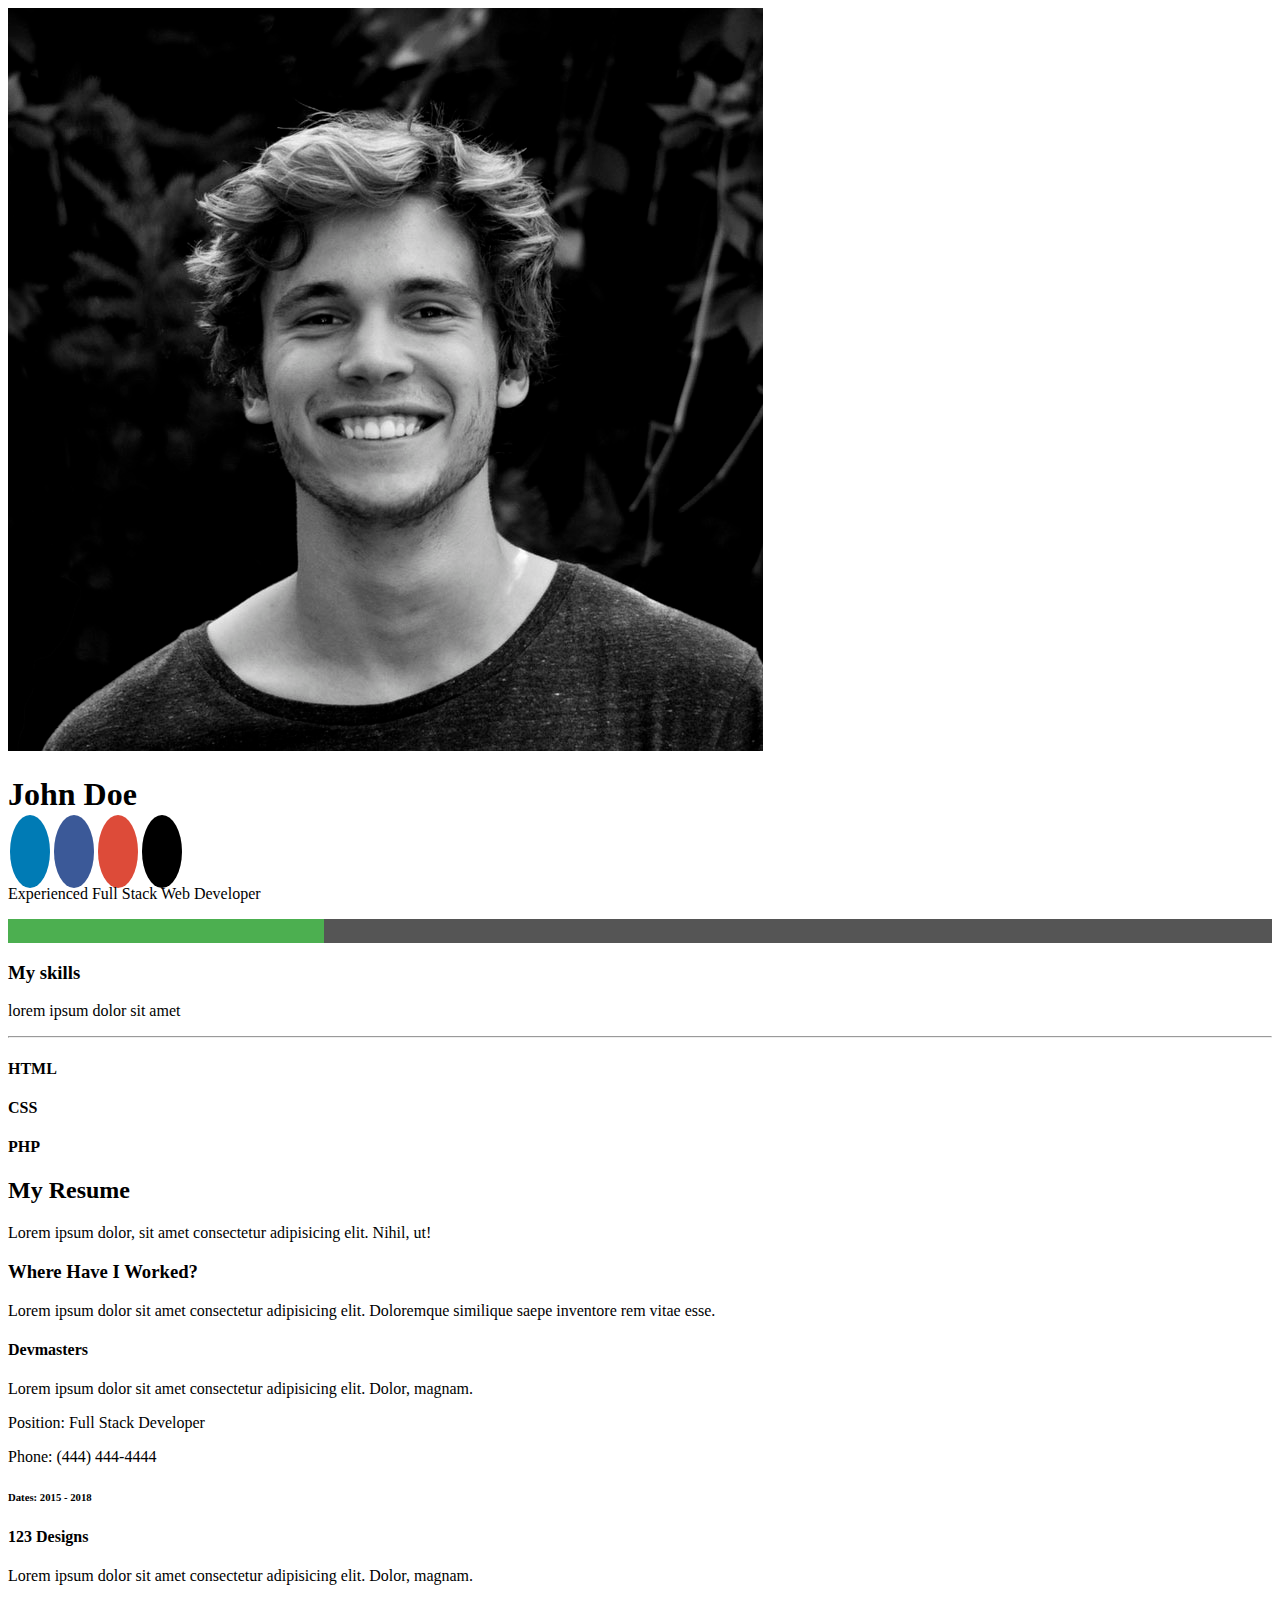
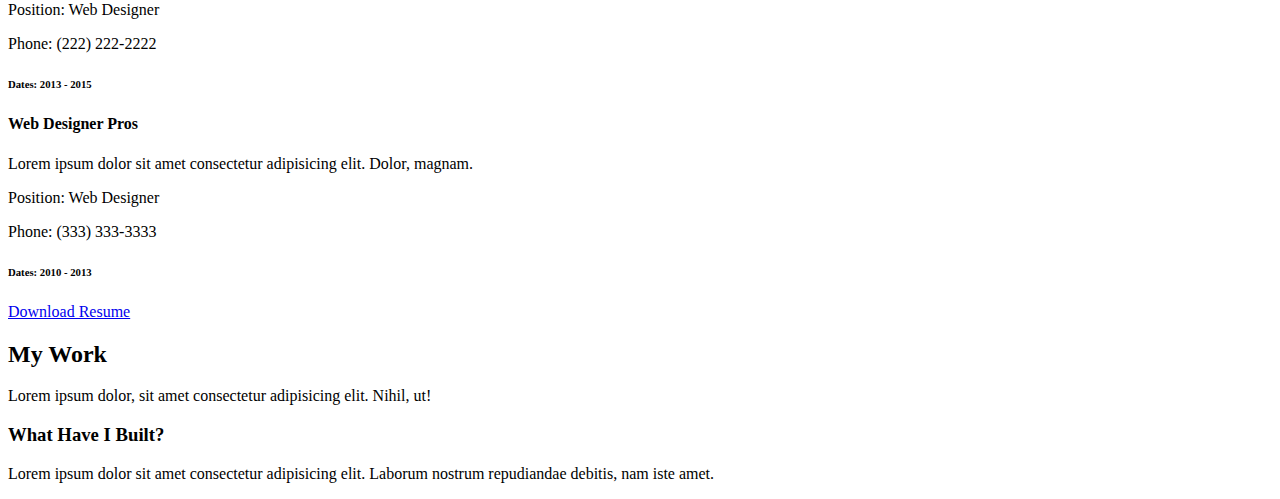
==== portfolio/index.html @ 20bcd256 "lisatud töökirjeldus" ====
<!DOCTYPE html>
<html>
    <head>
        <meta charset="utf-8">
        <title>portfolio</title>
        <meta name="viewport" content="width=device-width, initial-scale=1, shrink-to-fit=no">
        <!-- Font Awesome CSS -->
        <link rel="stylesheet" href="https://use.fontawesome.com/releases/v5.5.0/css/all.css" integrity="sha384-B4dIYHKNBt8Bc12p+WXckhzcICo0wtJAoU8YZTY5qE0Id1GSseTk6S+L3BlXeVIU" crossorigin="anonymous">
        <!-- Bootstrap CSS -->
        <link rel="stylesheet" href="https://stackpath.bootstrapcdn.com/bootstrap/4.1.3/css/bootstrap.min.css" integrity="sha384-MCw98/SFnGE8fJT3GXwEOngsV7Zt27NXFoaoApmYm81iuXoPkFOJwJ8ERdknLPMO" crossorigin="anonymous">
        <link rel="stylesheet" type="text/css" href="css/style.css">
    </head>
    <body>
        <div class="container">

            <div class="row">
                <img src="img/person1.jpg" alt="pic">
            </div>
            <div class="row">
                <div class="col-6">
                <h1>John Doe</h1>
                </div>
                <div class="col-6">
                <a href="#"><i class="fa fa-linkedin"></i></a>
                <a href="#"><i class="fa fa-facebook"></i></a>
                <a href="#"><i class="fa fa-google"></i></a>
                <a href="#"><i class="fa fa-github"></i></a>
                </div>
            </div>
            <div class="row">
                <p>Experienced Full Stack Web Developer</p>
            </div>
            <div class="row">
                <div class="icon-bar">
                    <a class="active" href="#"><i class="glyphicon glyphicon-home"></i></a>
                    <a href="#"><i class="glyphicon glyphicon-folder-open"></i></a>
                    <a href="#"><i class="glyphicon glyphicon-lock"></i></a>
                    <a href="#"><i class="glyphicon glyphicon-envelope"></i></a>
                </div>
            </div>
            <div class="row">
                <h3>My skills</h3>
                <p>lorem ipsum dolor sit amet</p>

                <hr>

                <h4>HTML</h4>
                <div class="progress">
                    <div class="progress-bar progress-bar-success" role="progressbar" aria-valuenow="100" aria-valuemin="0" aria-valuemax="100" style="width:100%">
                    </div>
                </div>
                <h4>CSS</h4>
                <div class="progress">
                    <div class="progress-bar progress-bar-success" role="progressbar" aria-valuenow="90" aria-valuemin="0" aria-valuemax="100" style="width:90%">
                    </div>
                </div>
                <h4>PHP</h4>
                <div class="progress">
                    <div class="progress-bar progress-bar-success" role="progressbar" aria-valuenow="50" aria-valuemin="0" aria-valuemax="100" style="width:50%">
                    </div>
                </div>
            </div>

            <!-- resume page -->
            <!-- RESUME -->
            <div id="resume" class="collapse">
                <div class="card card-body bg-success text-white py-5">
                    <h2>My Resume</h2>
                    <p class="lead">Lorem ipsum dolor, sit amet consectetur adipisicing elit. Nihil, ut!</p>
                </div>
                <div class="card card-body py-5">
                    <h3>Where Have I Worked?</h3>
                    <p>Lorem ipsum dolor sit amet consectetur adipisicing elit. Doloremque similique saepe inventore rem vitae esse.</p>
                    <div class="card-deck">
                        <div class="card">
                            <div class="card-body">
                                <h4 class="card-title">Devmasters</h4>
                                <p class="card-text">Lorem ipsum dolor sit amet consectetur adipisicing elit. Dolor, magnam.</p>
                                <p class="p-2 mb-3 bg-dark text-white">
                                    Position: Full Stack Developer
                                </p>
                                <p class="p-2 mb-3 bg-dark text-white">
                                    Phone: (444) 444-4444
                                </p>
                            </div>
                            <div class="card-footer">
                                <h6 class="text-muted">Dates: 2015 - 2018</h6>
                            </div>
                        </div>
                        <div class="card">
                            <div class="card-body">
                                <h4 class="card-title">123 Designs</h4>
                                <p class="card-text">Lorem ipsum dolor sit amet consectetur adipisicing elit. Dolor, magnam.</p>
                                <p class="p-2 mb-3 bg-dark text-white">
                                    Position: Web Designer
                                </p>
                                <p class="p-2 mb-3 bg-dark text-white">
                                    Phone: (222) 222-2222
                                </p>
                            </div>
                            <div class="card-footer">
                                <h6 class="text-muted">Dates: 2013 - 2015</h6>
                            </div>
                        </div>
                        <div class="card">
                            <div class="card-body">
                                <h4 class="card-title">Web Designer Pros</h4>
                                <p class="card-text">Lorem ipsum dolor sit amet consectetur adipisicing elit. Dolor, magnam.</p>
                                <p class="p-2 mb-3 bg-dark text-white">
                                    Position: Web Designer
                                </p>
                                <p class="p-2 mb-3 bg-dark text-white">
                                    Phone: (333) 333-3333
                                </p>
                            </div>
                            <div class="card-footer">
                                <h6 class="text-muted">Dates: 2010 - 2013</h6>
                            </div>
                        </div>
                    </div>
                </div>
            </div>

            <footer id="main-footer" class="p-5 bg-dark text-white">
                <div class="row">
                    <div class="col-md-6">
                        <a href="#" class="btn btn-outline-light">
                            <i class="fas fa-cloud"></i> Download Resume
                        </a>
                    </div>
                </div>
            </footer>
            <!-- work page -->
            <!-- WORK -->
            <div id="work" class="collapse">
                <div class="card card-body bg-warning text-white py-5">
                    <h2>My Work</h2>
                    <p class="lead">Lorem ipsum dolor, sit amet consectetur adipisicing elit. Nihil, ut!</p>
                </div>
                <div class="card card-body py-5">
                    <h3>What Have I Built?</h3>
                    <p>Lorem ipsum dolor sit amet consectetur adipisicing elit. Laborum nostrum repudiandae debitis, nam iste amet.</p>
                </div>
            </div>
        </div>

        <!-- Optional JavaScript -->
        <!-- jQuery first, then Popper.js, then Bootstrap JS -->
        <script src="https://code.jquery.com/jquery-3.3.1.min.js" integrity="sha256-FgpCb/KJQlLNfOu91ta32o/NMZxltwRo8QtmkMRdAu8=" crossorigin="anonymous"></script>
        <script src="https://cdnjs.cloudflare.com/ajax/libs/popper.js/1.14.3/umd/popper.min.js" integrity="sha384-ZMP7rVo3mIykV+2+9J3UJ46jBk0WLaUAdn689aCwoqbBJiSnjAK/l8WvCWPIPm49" crossorigin="anonymous"></script>
        <script src="https://stackpath.bootstrapcdn.com/bootstrap/4.1.3/js/bootstrap.min.js" integrity="sha384-ChfqqxuZUCnJSK3+MXmPNIyE6ZbWh2IMqE241rYiqJxyMiZ6OW/JmZQ5stwEULTy" crossorigin="anonymous"></script>
        <script>
            $('.port-item').click(function () {
                $('.collapse').collapse('hide');
            });
        </script>
    </body>
</html>
---- portfolio/css/style.css ----
.icon-bar {
    width: 100%; /* Full-width */
    background-color: #555; /* Dark-grey background */
    overflow: auto; /* Overflow due to float */
}

.icon-bar a {
    float: left; /* Float links side by side */
    text-align: center; /* Center-align text */
    width: 25%; /* Equal width (5 icons with 20% width each = 100%) */
    padding: 12px 0; /* Some top and bottom padding */
    transition: all 0.3s ease; /* Add transition for hover effects */
    color: white; /* White text color */
    font-size: 36px; /* Increased font size */
}

.icon-bar a:hover {
    background-color: #000; /* Add a hover color */
}

.active {
    background-color: #4CAF50; /* Add an active/current color */
}

.fa:hover {
    opacity: 0.7;
}

.fa {
    padding: 20px;
    font-size: 30px;
    width: 30px;
    text-align: center;
    text-decoration: none;
    margin: 5px 2px;
    border-radius: 50%;
}

.fa-facebook {
    background: #3B5998;
    color: white;
}

.fa-google {
    background: #dd4b39;
    color: white;
}

.fa-linkedin {
    background: #007bb5;
    color: white;
}

.fa-github {
    background: #000;
    color: white;
}

#main-header img {
    width: 100%;
    height: 100%;
}
.bg-black {
    color: #fff;
    background: #000;
}
#main-header .port-item {
    width: 30%;
}
#main-header .port-item:hover {
    opacity: 0.8;
    cursor: pointer;
}
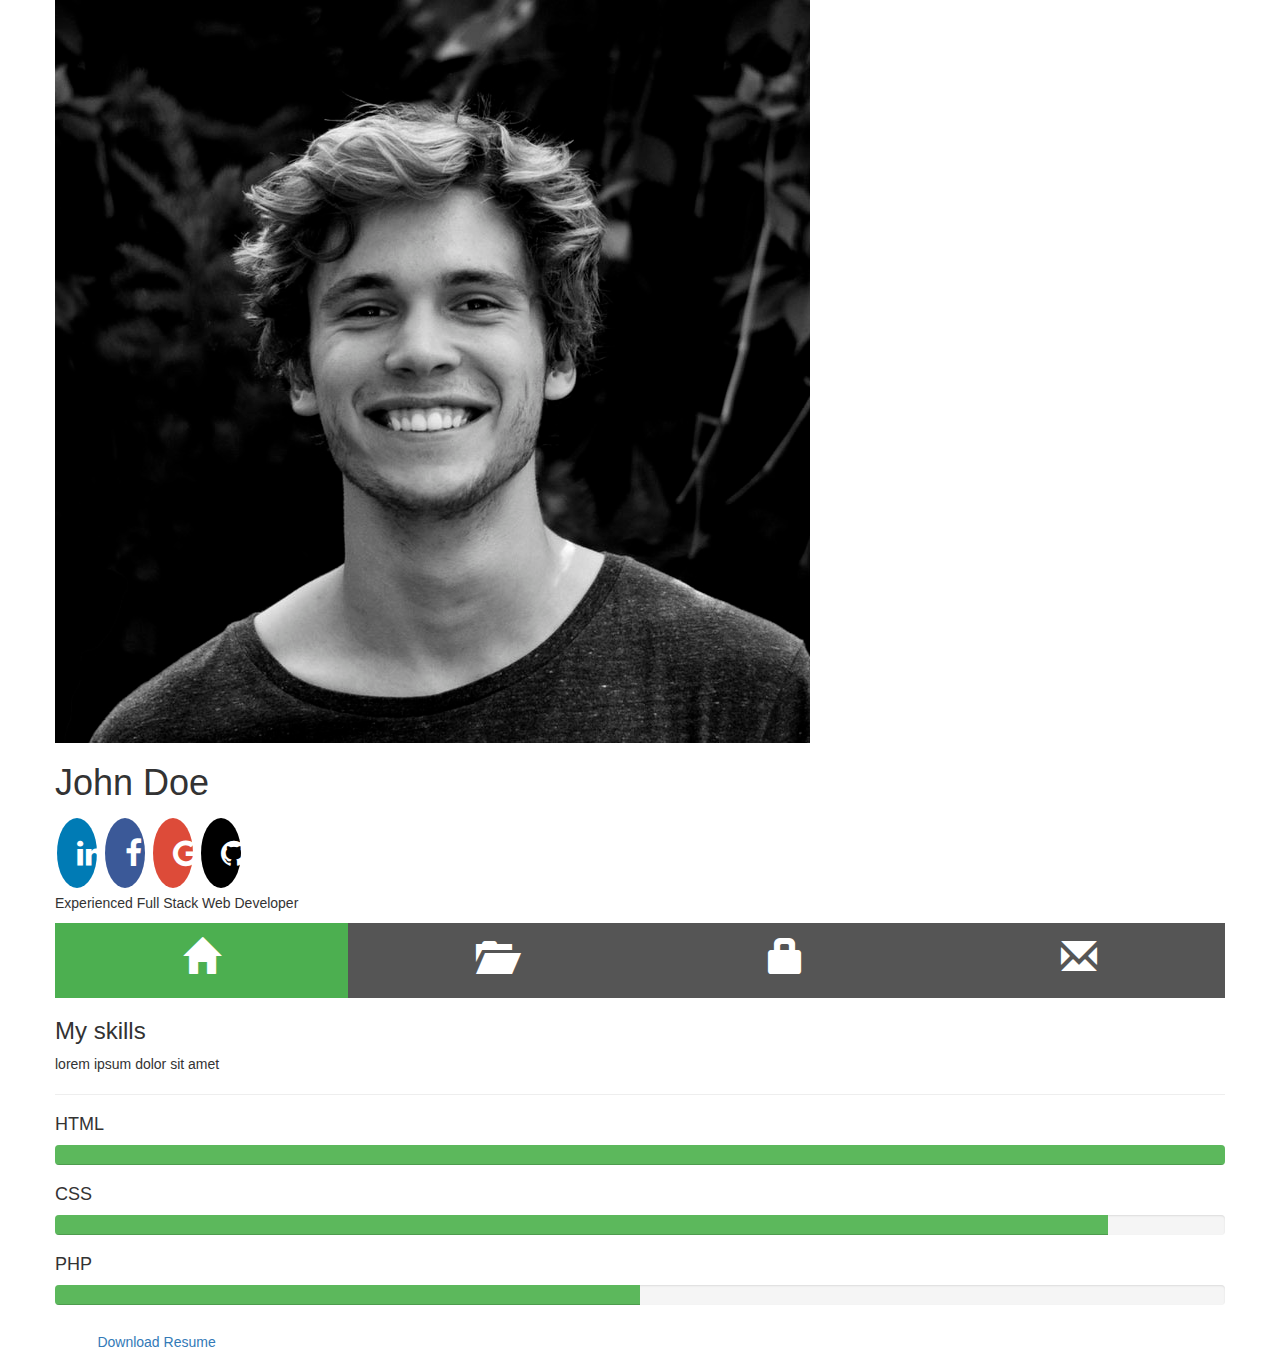
==== commit 04e727e5: "head tagasi muudetud" ====
--- a/portfolio/index.html
+++ b/portfolio/index.html
@@ -3,12 +3,11 @@
     <head>
         <meta charset="utf-8">
         <title>portfolio</title>
-        <meta name="viewport" content="width=device-width, initial-scale=1, shrink-to-fit=no">
-        <!-- Font Awesome CSS -->
-        <link rel="stylesheet" href="https://use.fontawesome.com/releases/v5.5.0/css/all.css" integrity="sha384-B4dIYHKNBt8Bc12p+WXckhzcICo0wtJAoU8YZTY5qE0Id1GSseTk6S+L3BlXeVIU" crossorigin="anonymous">
-        <!-- Bootstrap CSS -->
-        <link rel="stylesheet" href="https://stackpath.bootstrapcdn.com/bootstrap/4.1.3/css/bootstrap.min.css" integrity="sha384-MCw98/SFnGE8fJT3GXwEOngsV7Zt27NXFoaoApmYm81iuXoPkFOJwJ8ERdknLPMO" crossorigin="anonymous">
-        <link rel="stylesheet" type="text/css" href="css/style.css">
+        <meta name="viewport" content="width=device-width, initial-scale=1">
+        <link rel="stylesheet" href="https://cdnjs.cloudflare.com/ajax/libs/font-awesome/4.7.0/css/font-awesome.min.css">
+        <link rel="stylesheet" href="https://maxcdn.bootstrapcdn.com/bootstrap/3.3.7/css/bootstrap.min.css" integrity="sha384-BVYiiSIFeK1dGmJRAkycuHAHRg32OmUcww7on3RYdg4Va+PmSTsz/K68vbdEjh4u" crossorigin="anonymous">
+        <script src="https://ajax.googleapis.com/ajax/libs/jquery/3.3.1/jquery.min.js"></script>
+        <script src="https://maxcdn.bootstrapcdn.com/bootstrap/3.3.7/js/bootstrap.min.js"></script><link rel="stylesheet" type="text/css" href="css/style.css">
     </head>
     <body>
         <div class="container">
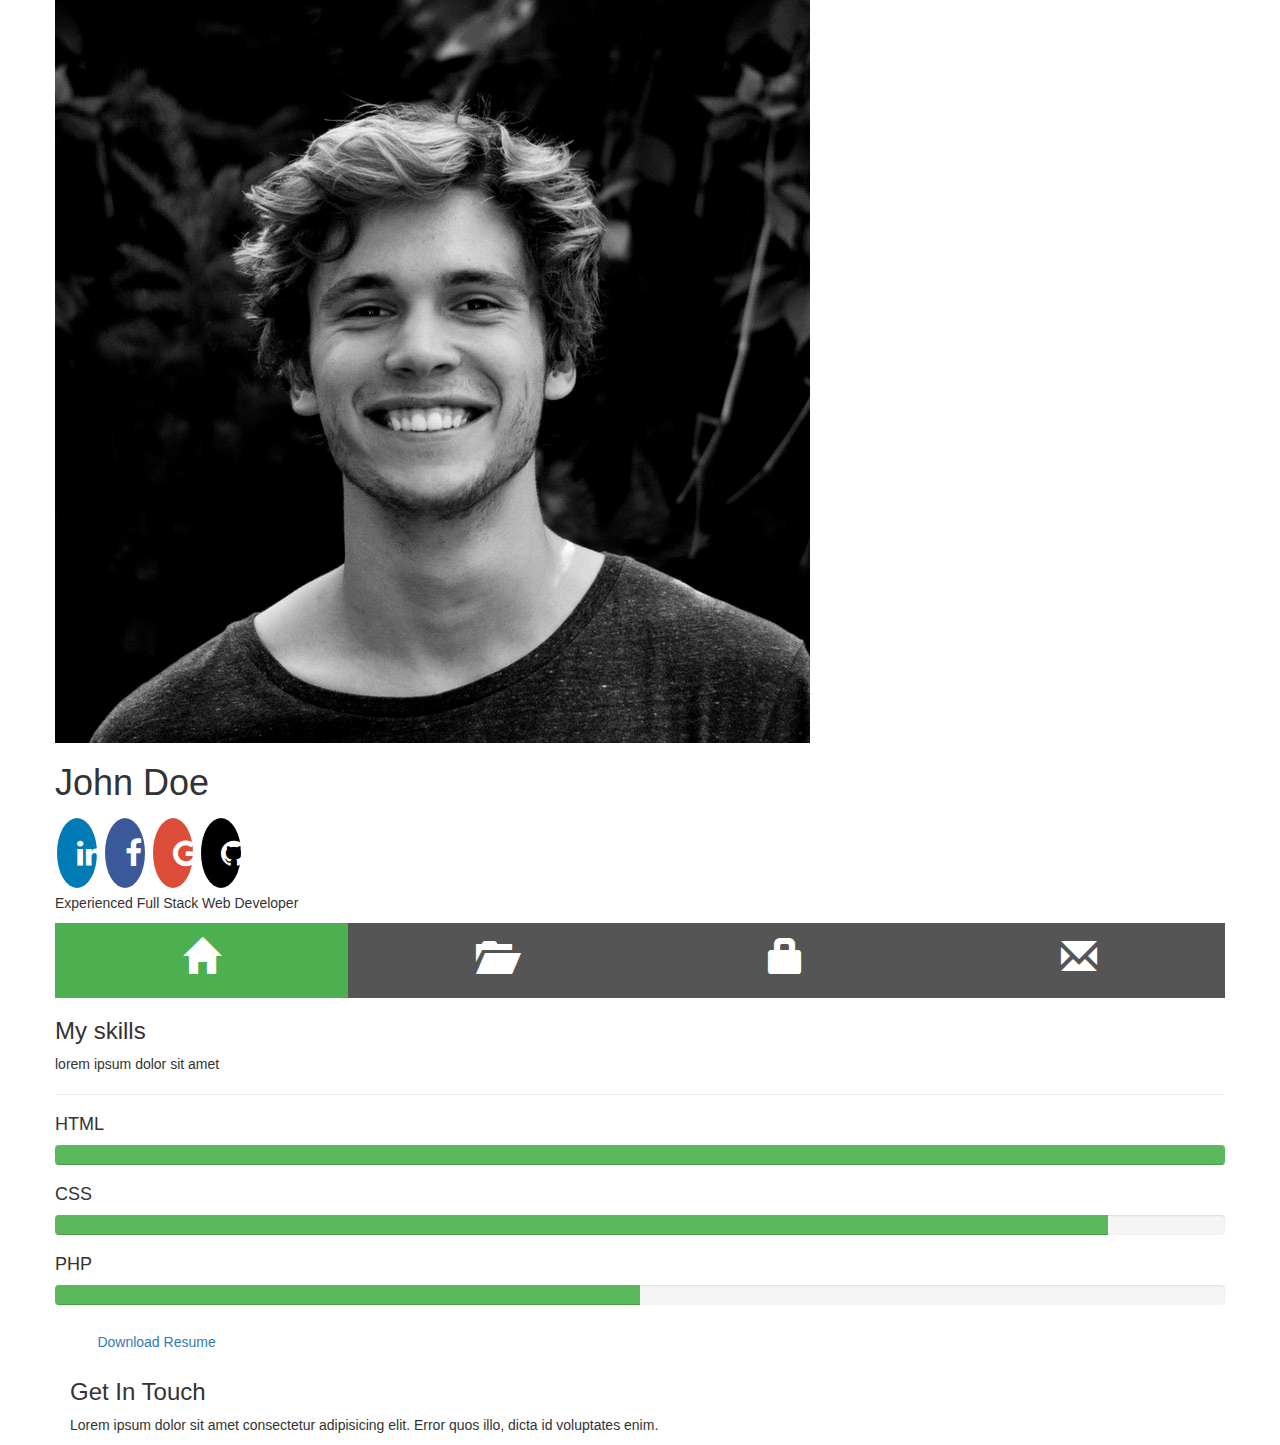
==== commit 77013063: "lisatud kontaktide alla ühenduse võimalus" ====
--- a/portfolio/index.html
+++ b/portfolio/index.html
@@ -60,6 +60,7 @@
                 </div>
             </div>
 
+
             <!-- resume page -->
             <!-- RESUME -->
             <div id="resume" class="collapse">
@@ -118,6 +119,7 @@
                         </div>
                     </div>
                 </div>
+
             </div>
 
             <footer id="main-footer" class="p-5 bg-dark text-white">
@@ -139,7 +141,41 @@
                 <div class="card card-body py-5">
                     <h3>What Have I Built?</h3>
                     <p>Lorem ipsum dolor sit amet consectetur adipisicing elit. Laborum nostrum repudiandae debitis, nam iste amet.</p>
+                    <div class="row no-gutters">
+                        <div class="col-md-3">
+                            <a href="https://unsplash.it/1200/768.jpg?image=252" data-toggle="lightbox">
+                                <img src="https://unsplash.it/600.jpg?image=252" alt="" class="img-fluid">
+                            </a>
+                        </div>
+                        <div class="col-md-3">
+                            <a href="https://unsplash.it/1200/768.jpg?image=253" data-toggle="lightbox">
+                                <img src="https://unsplash.it/600.jpg?image=253" alt="" class="img-fluid">
+                            </a>
+                        </div>
+                        <div class="col-md-3">
+                            <a href="https://unsplash.it/1200/768.jpg?image=254" data-toggle="lightbox">
+                                <img src="https://unsplash.it/600.jpg?image=254" alt="" class="img-fluid">
+                            </a>
+                        </div>
+                        <div class="col-md-3">
+                            <a href="https://unsplash.it/1200/768.jpg?image=255" data-toggle="lightbox">
+                                <img src="https://unsplash.it/600.jpg?image=255" alt="" class="img-fluid">
+                            </a>
+                        </div>
+                    </div>
                 </div>
+            </div>
+
+            <!--contact page -->
+            <div id="contact" class="collapse">
+                <div class="card card-body bg-danger text-white py-5">
+                    <h2>Contact</h2>
+                    <p class="lead">Lorem ipsum dolor, sit amet consectetur adipisicing elit. Nihil, ut!</p>
+                </div>
+            </div>
+            <div class="card card-body py-5">
+                <h3>Get In Touch</h3>
+                <p>Lorem ipsum dolor sit amet consectetur adipisicing elit. Error quos illo, dicta id voluptates enim.</p>
             </div>
         </div>
 
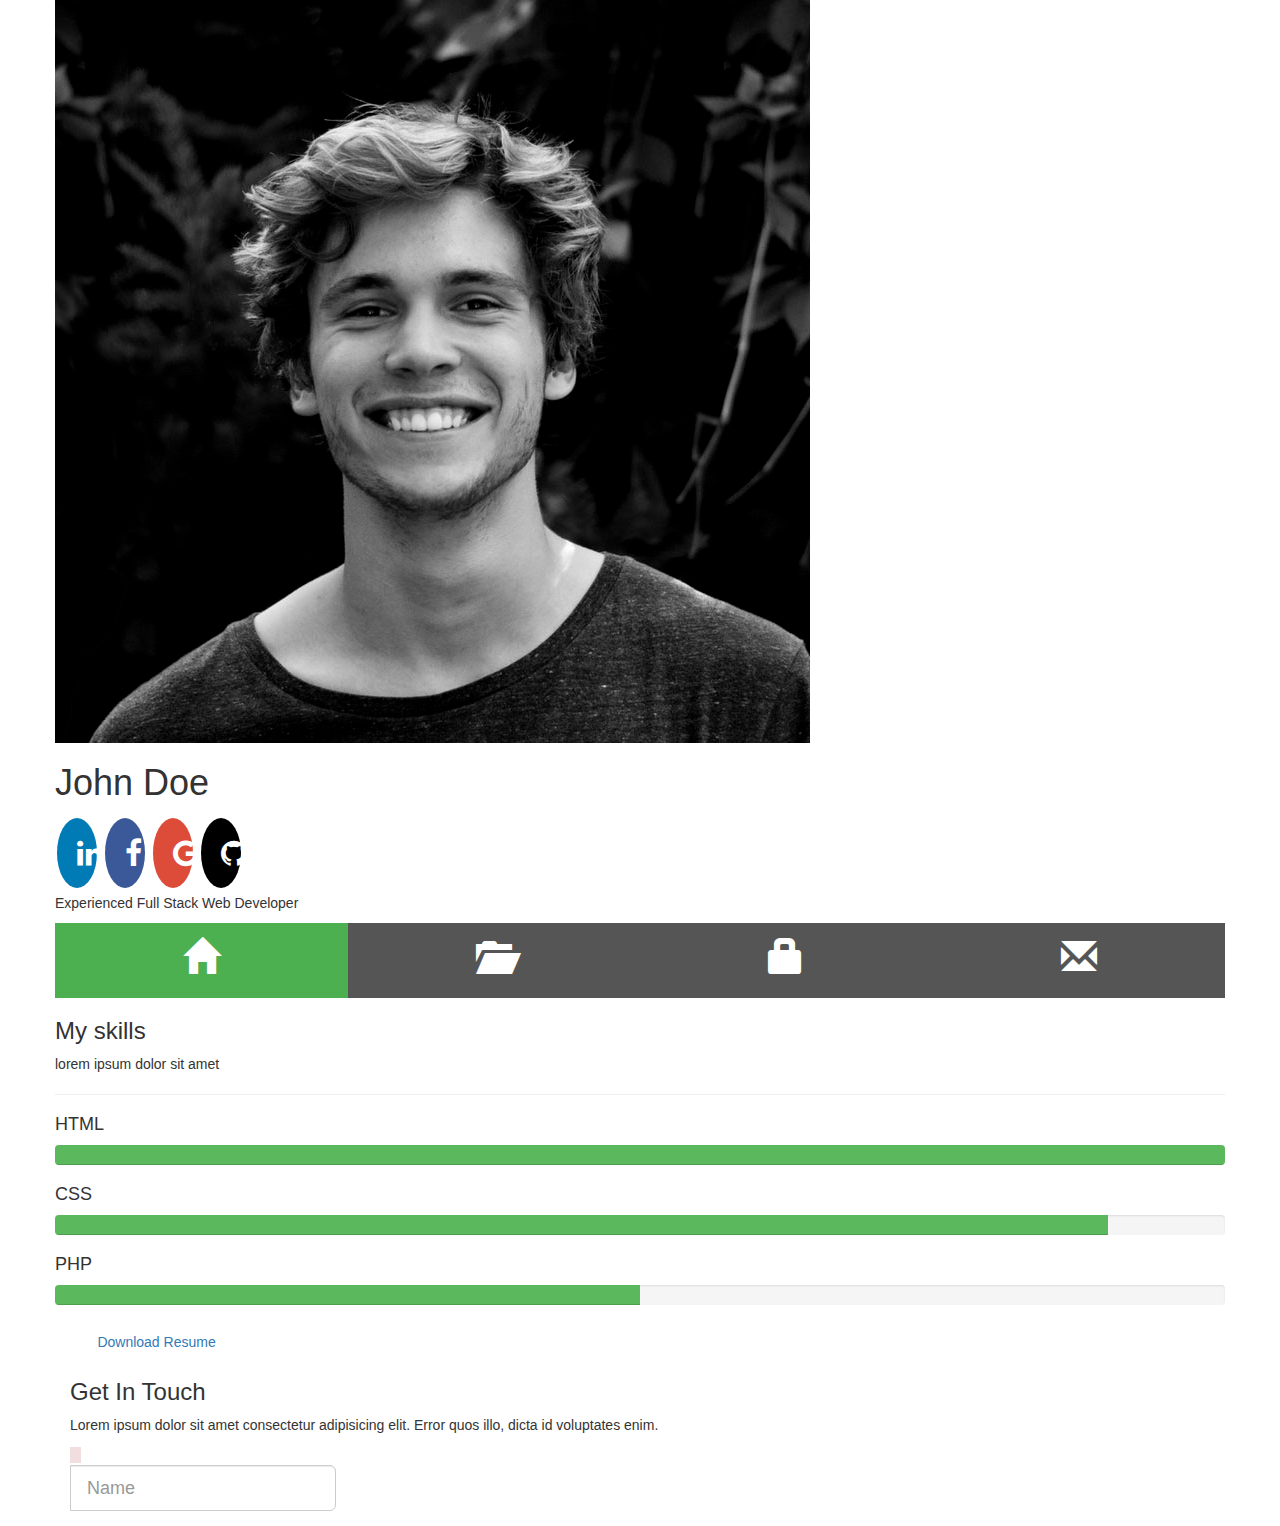
==== commit 4aef42c4: "lisatud kontaktide lehele vorm" ====
--- a/portfolio/index.html
+++ b/portfolio/index.html
@@ -176,6 +176,18 @@
             <div class="card card-body py-5">
                 <h3>Get In Touch</h3>
                 <p>Lorem ipsum dolor sit amet consectetur adipisicing elit. Error quos illo, dicta id voluptates enim.</p>
+                <form>
+                    <div class="form-group">
+                        <div class="input-group input-group-lg">
+                            <div class="input-group-prepend">
+                            <span class="input-group-text bg-danger text-white">
+                              <i class="fas fa-user"></i>
+                            </span>
+                            </div>
+                            <input type="text" class="form-control bg-dark text-white" placeholder="Name">
+                        </div>
+                    </div>
+                </form>
             </div>
         </div>
 
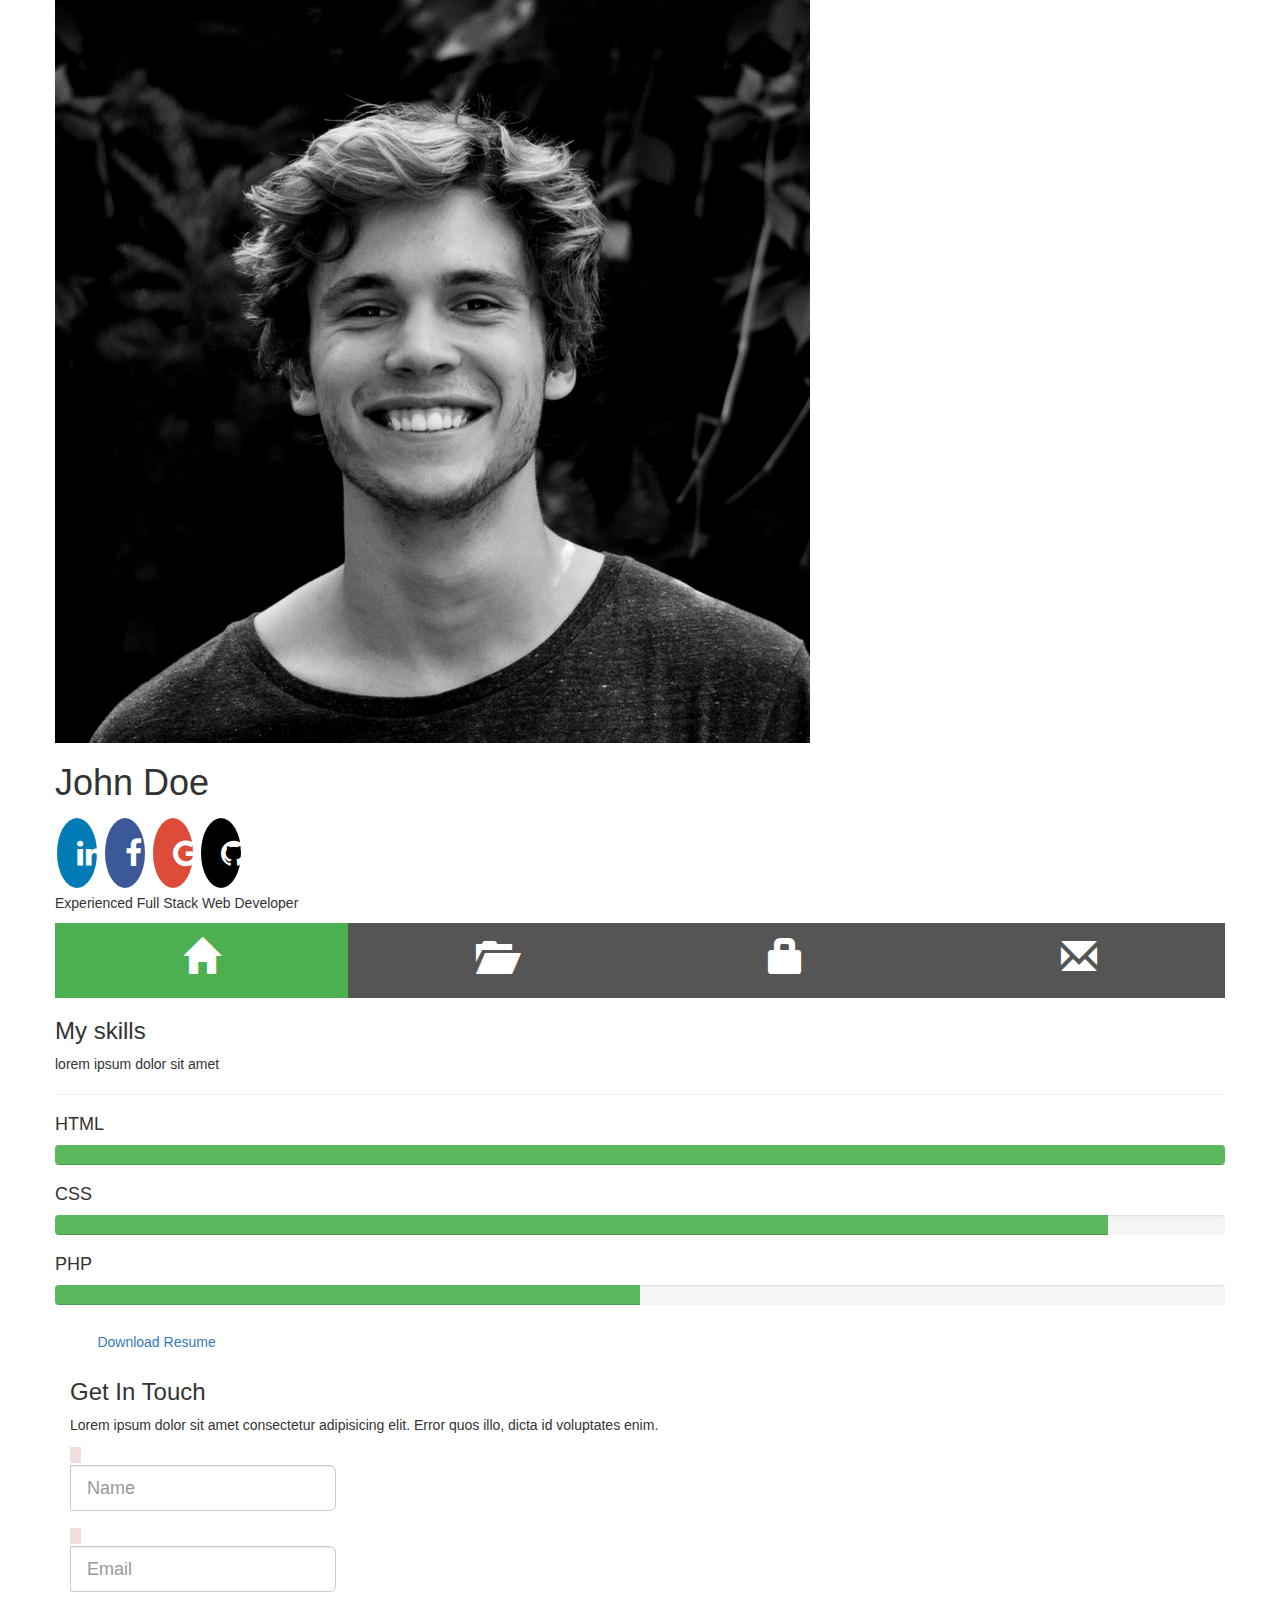
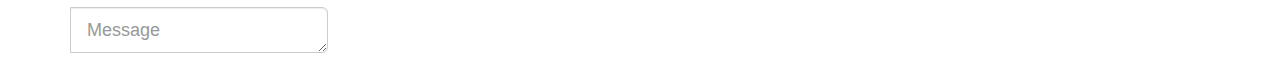
==== commit 5ef225c9: "lisatud kontaktide vormi sisse sisestuseks e-posti ja sõnumi väljad" ====
--- a/portfolio/index.html
+++ b/portfolio/index.html
@@ -187,6 +187,26 @@
                             <input type="text" class="form-control bg-dark text-white" placeholder="Name">
                         </div>
                     </div>
+                    <div class="form-group">
+                        <div class="input-group input-group-lg">
+                            <div class="input-group-prepend">
+                            <span class="input-group-text bg-danger text-white">
+                              <i class="fas fa-envelope"></i>
+                            </span>
+                            </div>
+                            <input type="email" class="form-control bg-dark text-white" placeholder="Email">
+                        </div>
+                    </div>
+                    <div class="form-group">
+                        <div class="input-group input-group-lg">
+                            <div class="input-group-prepend">
+                            <span class="input-group-text bg-danger text-white">
+                              <i class="fas fa-pencil-alt"></i>
+                            </span>
+                            </div>
+                            <textarea class="form-control bg-dark text-white" placeholder="Message"></textarea>
+                        </div>
+                    </div>
                 </form>
             </div>
         </div>
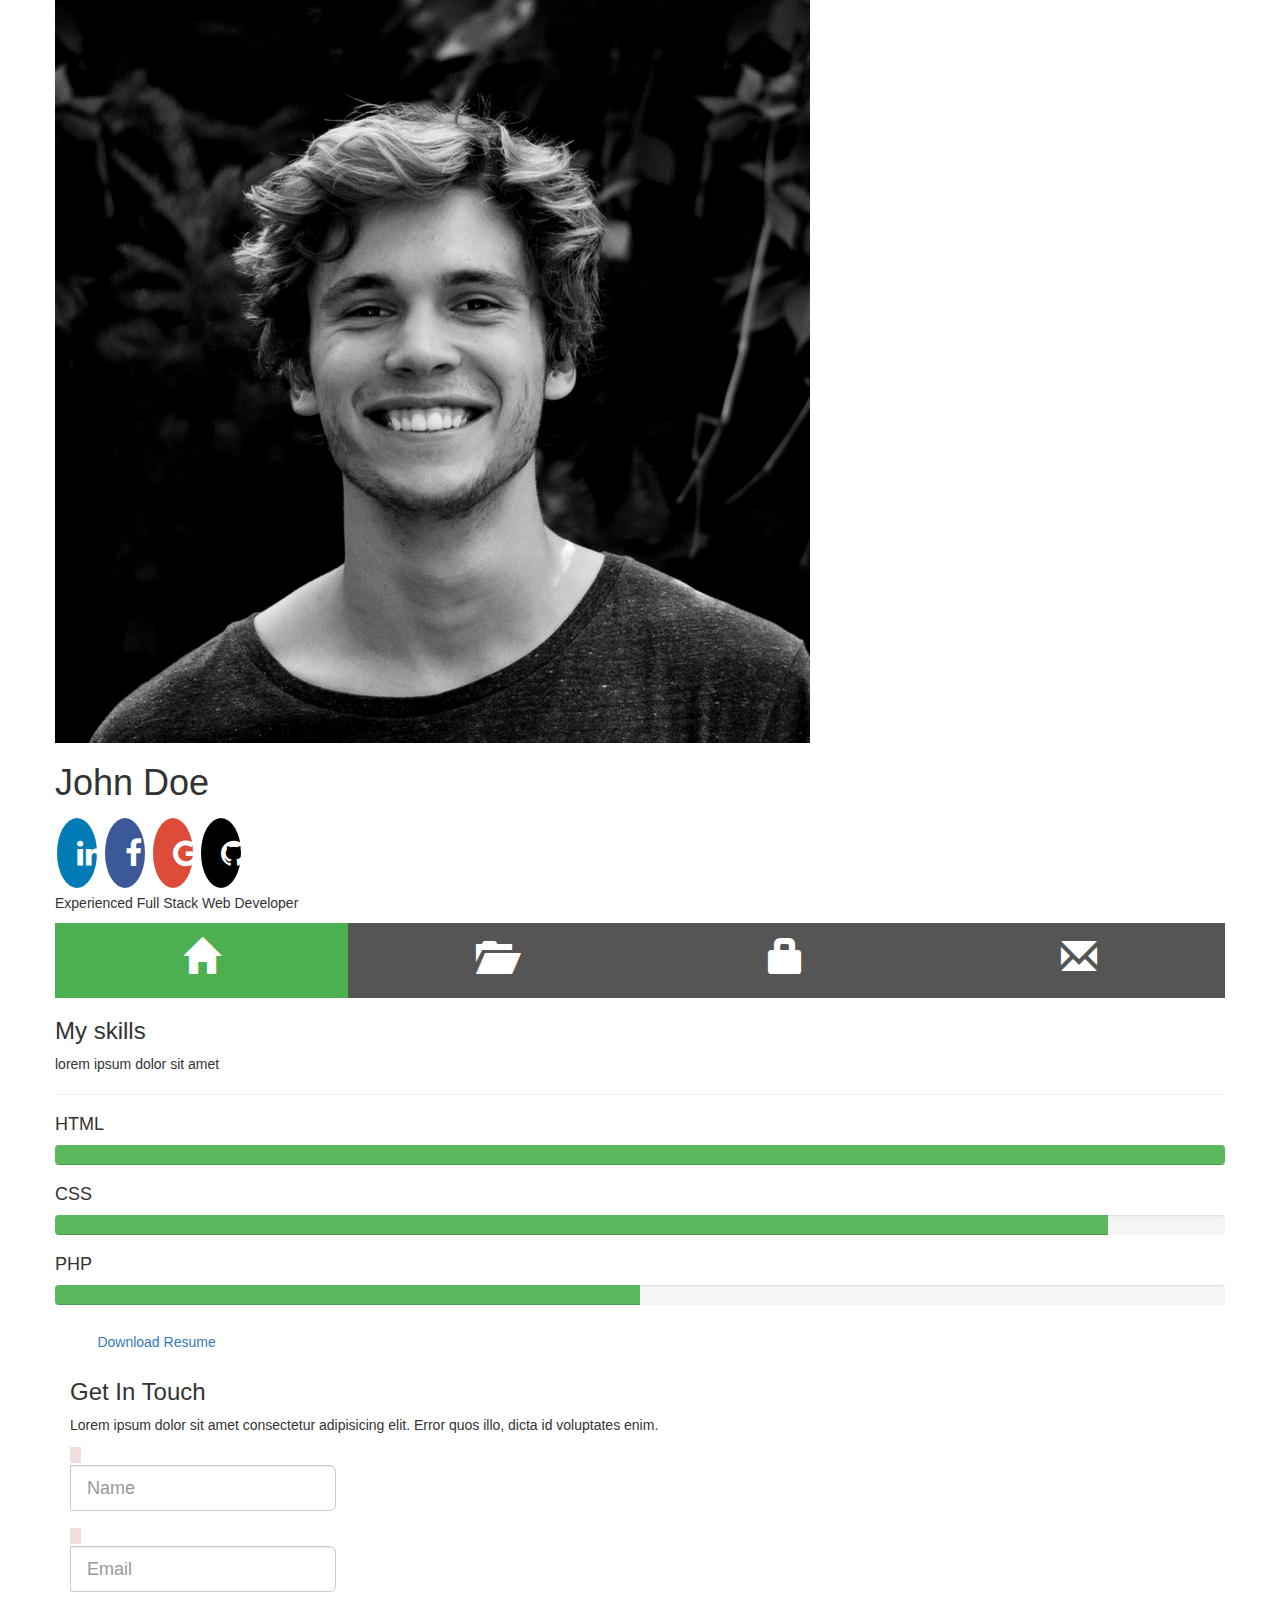
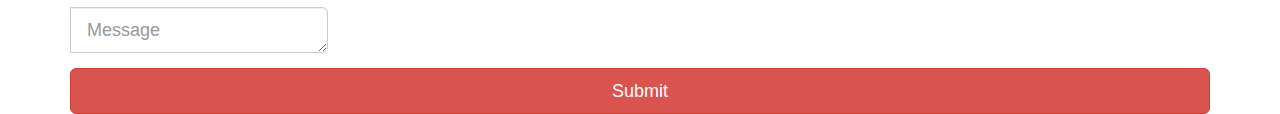
==== commit b05cbb26: "lisatud vormi sisestusväljade alla saatmisnupp" ====
--- a/portfolio/index.html
+++ b/portfolio/index.html
@@ -207,6 +207,7 @@
                             <textarea class="form-control bg-dark text-white" placeholder="Message"></textarea>
                         </div>
                     </div>
+                    <input type="submit" value="Submit" class="btn btn-danger btn-block btn-lg">
                 </form>
             </div>
         </div>
